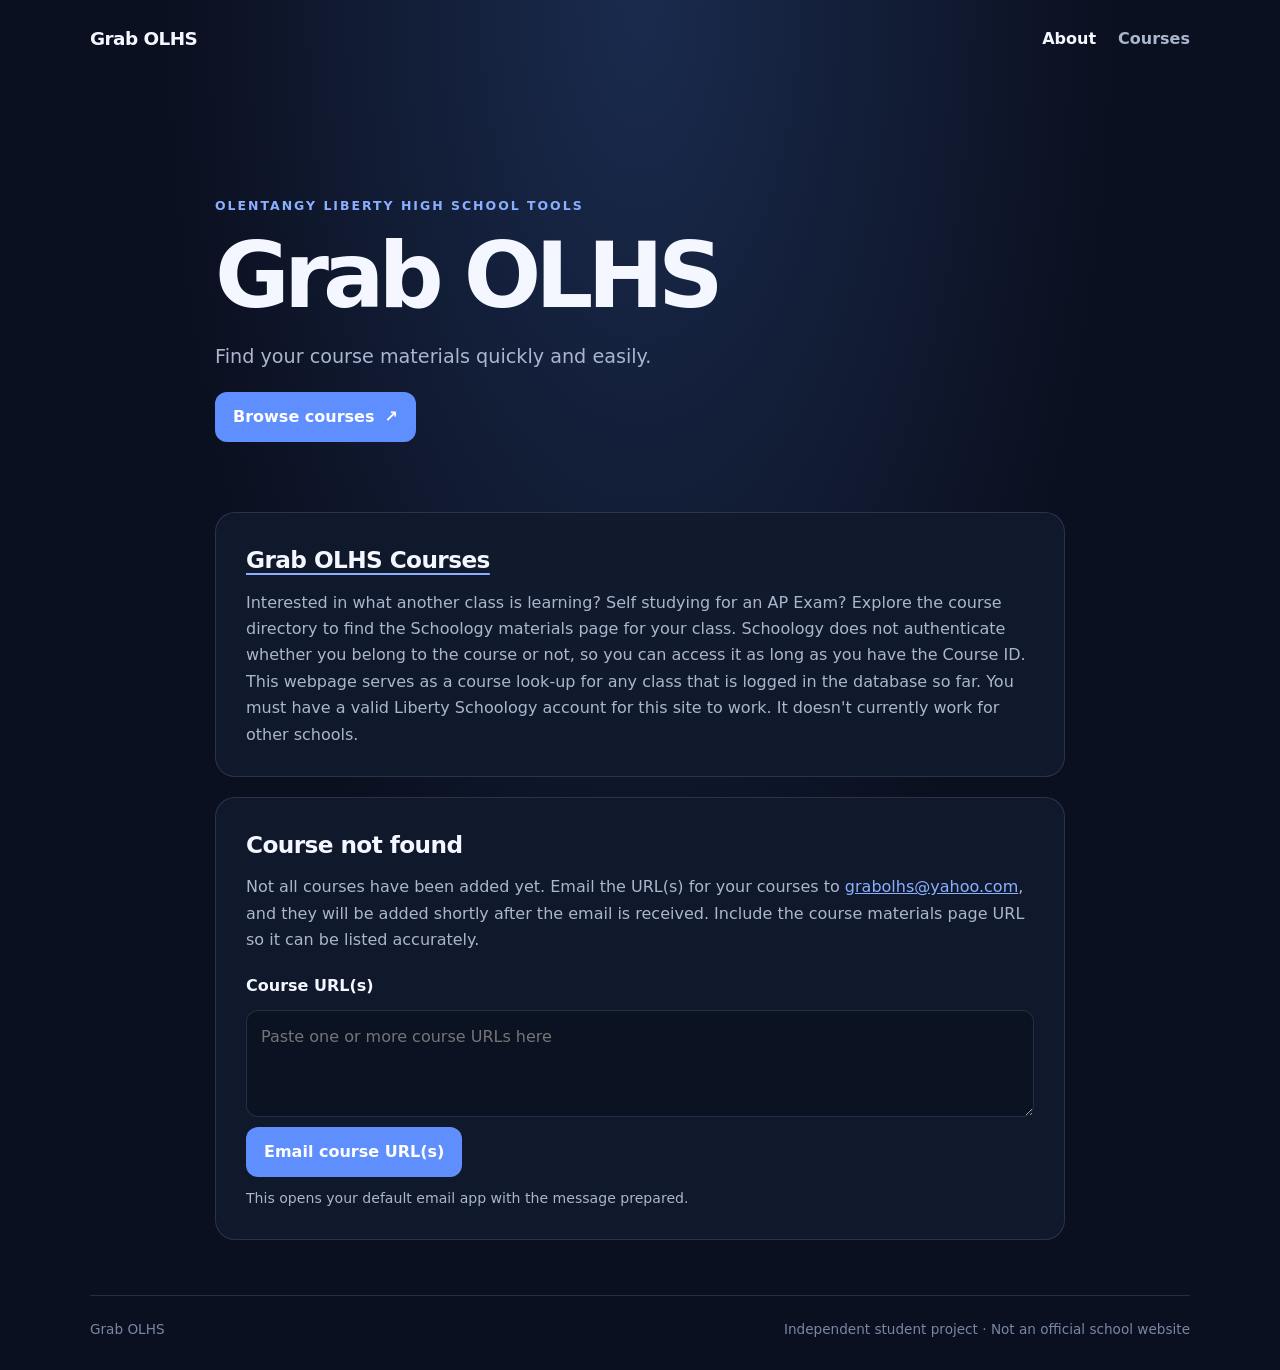
==== index.html @ 26268925 "even more" ====
<!doctype html>
<html lang="en">
<head>
  <meta charset="utf-8">
  <meta name="viewport" content="width=device-width, initial-scale=1">
  <meta name="description" content="Grab OLHS — a student-friendly course lookup for Olentangy High School.">
  <title>Grab OLHS</title>
  <link rel="icon" type="image/jpeg" href="assets/grabolhsicon.jpg">
  <link rel="stylesheet" href="style.css">
  <script data-goatcounter="https://grabolhs.goatcounter.com/count" async src="//gc.zgo.at/count.js"></script>
  <script src="script.js" defer></script>
</head>
<body>
  <header class="site-header">
    <a class="brand" href="./" aria-label="Grab OLHS home">Grab OLHS</a>
    <nav aria-label="Main navigation">
      <a href="./" aria-current="page">About</a>
      <a href="courses/">Courses</a>
    </nav>
  </header>
  <main class="container">
    <section class="hero">
      <p class="eyebrow">Olentangy Liberty High School tools</p>
      <h1>Grab OLHS</h1>
      <p class="hero-copy">Find your course materials quickly and easily.</p>
      <a class="primary-link" href="courses/">Browse courses<span aria-hidden="true">↗</span></a>
    </section>

    <section class="content-section">
      <h2><a href="courses/">Grab OLHS Courses</a></h2>
      <p>Interested in what another class is learning? Self studying for an AP Exam? Explore the course directory to find the Schoology materials page for your class. Schoology does not authenticate whether you belong to the course or not, so you can access it as long as you have the Course ID. This webpage serves as a course look-up for any class that is logged in the database so far. You must have a valid Liberty Schoology account for this site to work. It doesn't currently work for other schools.</p>
    </section>

    <section class="content-section contact-section">
      <h2>Course not found</h2>
      <p>Not all courses have been added yet. Email the URL(s) for your courses to <a href="mailto:grabolhs@yahoo.com">grabolhs@yahoo.com</a>, and they will be added shortly after the email is received. Include the course materials page URL so it can be listed accurately.</p>
      <form class="email-form" id="course-email-form">
        <label for="course-urls">Course URL(s)</label>
        <textarea id="course-urls" name="course-urls" rows="3" placeholder="Paste one or more course URLs here"></textarea>
        <button type="submit">Email course URL(s)</button>
      </form>
      <p class="form-note" id="email-note" role="status">This opens your default email app with the message prepared.</p>
    </section>
  </main>
  <footer class="site-footer"><span>Grab OLHS</span><span>Independent student project · Not an official school website</span></footer>
</body>
</html>
---- style.css ----
:root {
  color-scheme: dark;
  --bg: #0b1020;
  --panel: #121a2d;
  --panel-light: #18233a;
  --text: #f4f7ff;
  --muted: #aab6ce;
  --accent: #8bafff;
  --accent-strong: #5f8fff;
  --border: rgba(193, 210, 255, .15);
}
* { box-sizing: border-box; }
html { scroll-behavior: smooth; }
body {
  margin: 0; min-height: 100vh; background: radial-gradient(ellipse at 50% 0%, #1a2b4e 0, var(--bg) 52%);
  color: var(--text); font: 16px/1.65 system-ui, -apple-system, BlinkMacSystemFont, "Segoe UI", sans-serif;
}
a { color: var(--accent); }
a:hover { color: #c4d5ff; }
.site-header {
  width: min(1100px, calc(100% - 40px)); margin: 0 auto; padding: 24px 0;
  display: flex; align-items: center; justify-content: space-between; gap: 24px;
}
.brand { color: var(--text); text-decoration: none; font-size: 1.15rem; font-weight: 800; letter-spacing: -.03em; }
nav { display: flex; gap: 22px; }
nav a { color: var(--muted); text-decoration: none; font-weight: 600; }
nav a[aria-current="page"], nav a:hover { color: var(--text); }
.container { width: min(850px, calc(100% - 40px)); margin: 0 auto; }
.hero { padding: clamp(55px, 10vw, 105px) 0 70px; }
.eyebrow { color: var(--accent); font-size: .78rem; font-weight: 800; letter-spacing: .16em; text-transform: uppercase; }
h1 { margin: 8px 0 12px; font-size: clamp(3rem, 8vw, 5.7rem); line-height: 1.02; letter-spacing: -.065em; }
.hero-copy { max-width: 550px; color: var(--muted); font-size: 1.2rem; }
.primary-link, button {
  display: inline-flex; align-items: center; justify-content: center; gap: 10px;
  border: 0; border-radius: 12px; padding: 12px 18px; background: var(--accent-strong);
  color: #fff; text-decoration: none; font: inherit; font-weight: 750; cursor: pointer;
  transition: transform .18s ease, background .18s ease;
}
.primary-link:hover, button:hover { color: #fff; background: #739cff; transform: translateY(-2px); }
.content-section { padding: 28px 30px; margin: 0 0 20px; background: rgba(18, 26, 45, .88); border: 1px solid var(--border); border-radius: 20px; }
h2 { margin: 0 0 10px; font-size: 1.45rem; letter-spacing: -.025em; }
h2 a { color: var(--text); text-decoration-color: var(--accent); text-underline-offset: 5px; }
.content-section p { margin: 0; color: var(--muted); }
.email-form { display: grid; gap: 10px; margin-top: 20px; }
.email-form label { font-weight: 700; }
textarea { width: 100%; resize: vertical; border: 1px solid var(--border); border-radius: 12px; padding: 13px 14px; background: #0b1222; color: var(--text); font: inherit; }
textarea:focus { outline: 2px solid var(--accent); outline-offset: 2px; }
.email-form button { justify-self: start; }
.content-section .form-note { margin-top: 10px; font-size: .88rem; }
.site-footer { width: min(1100px, calc(100% - 40px)); margin: 55px auto 0; padding: 22px 0 30px; display: flex; justify-content: space-between; gap: 20px; color: #7887a3; font-size: .85rem; border-top: 1px solid var(--border); }
@media (max-width: 600px) {
  .site-header { align-items: flex-start; flex-direction: column; gap: 12px; }
  .content-section { padding: 22px; }
  .site-footer { flex-direction: column; gap: 5px; }
}
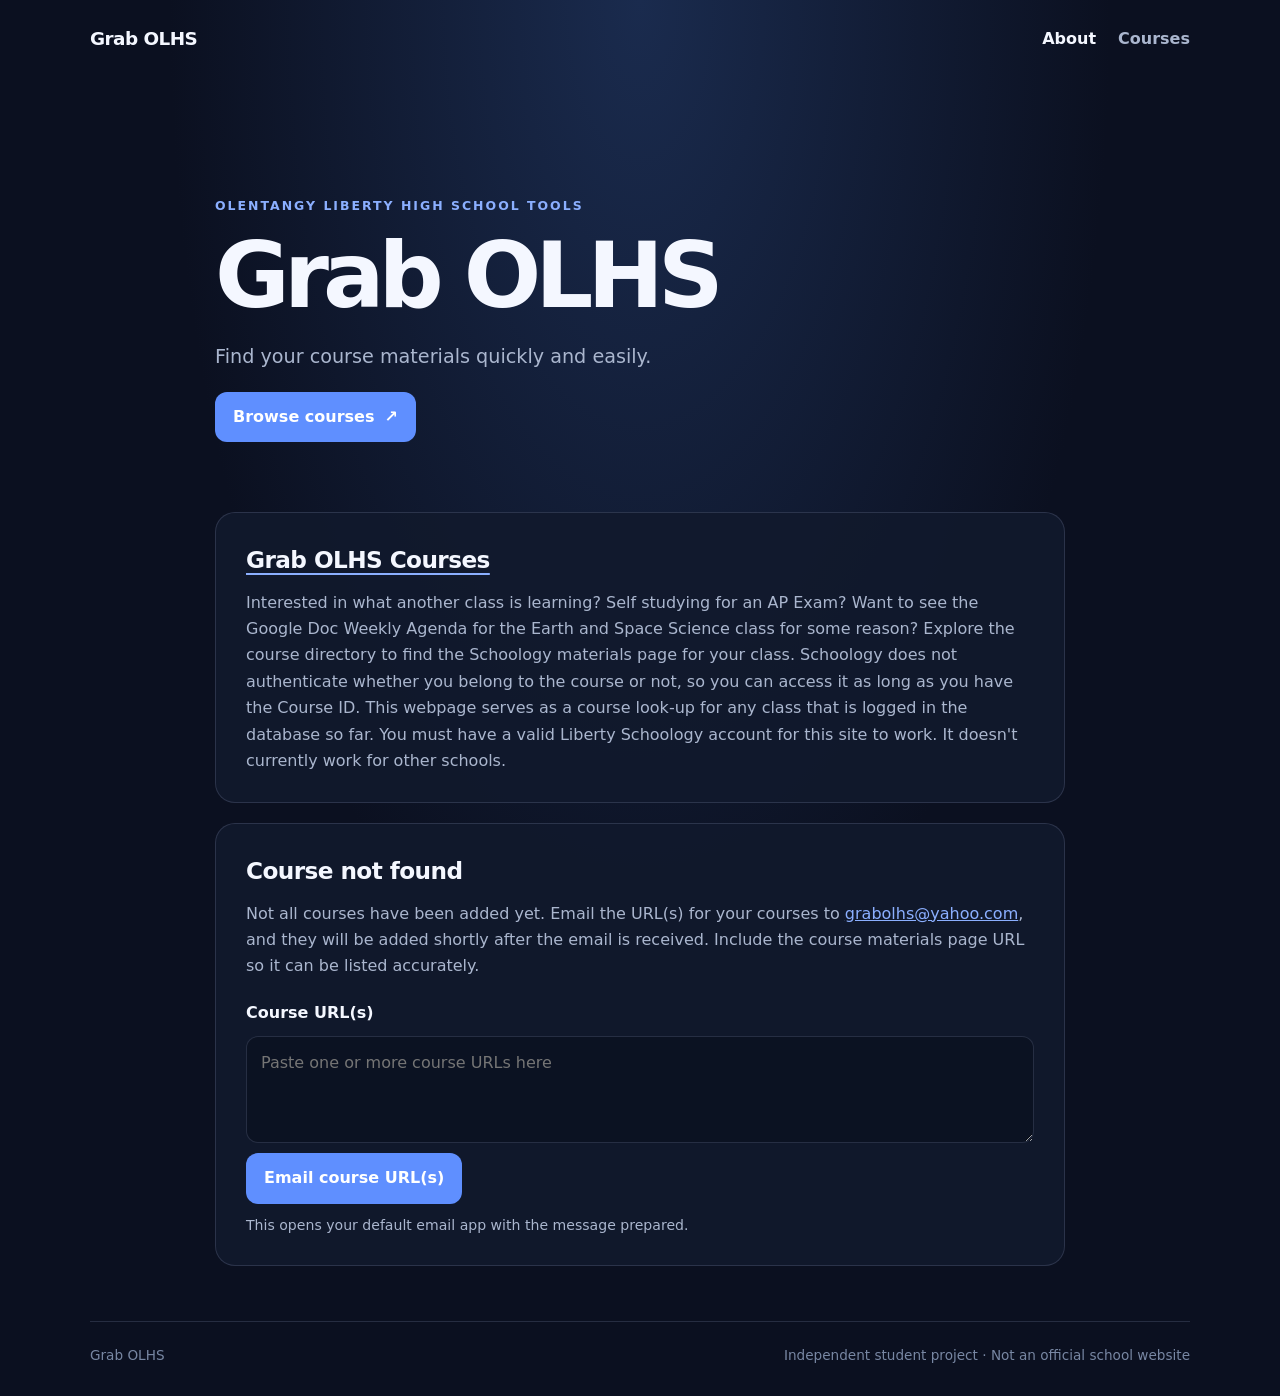
==== commit 8902d2eb: "i hate typing these" ====
--- a/index.html
+++ b/index.html
@@ -28,7 +28,7 @@
 
     <section class="content-section">
       <h2><a href="courses/">Grab OLHS Courses</a></h2>
-      <p>Interested in what another class is learning? Self studying for an AP Exam? Explore the course directory to find the Schoology materials page for your class. Schoology does not authenticate whether you belong to the course or not, so you can access it as long as you have the Course ID. This webpage serves as a course look-up for any class that is logged in the database so far. You must have a valid Liberty Schoology account for this site to work. It doesn't currently work for other schools.</p>
+      <p>Interested in what another class is learning? Self studying for an AP Exam? Want to see the Google Doc Weekly Agenda for the Earth and Space Science class for some reason? Explore the course directory to find the Schoology materials page for your class. Schoology does not authenticate whether you belong to the course or not, so you can access it as long as you have the Course ID. This webpage serves as a course look-up for any class that is logged in the database so far. You must have a valid Liberty Schoology account for this site to work. It doesn't currently work for other schools.</p>
     </section>
 
     <section class="content-section contact-section">
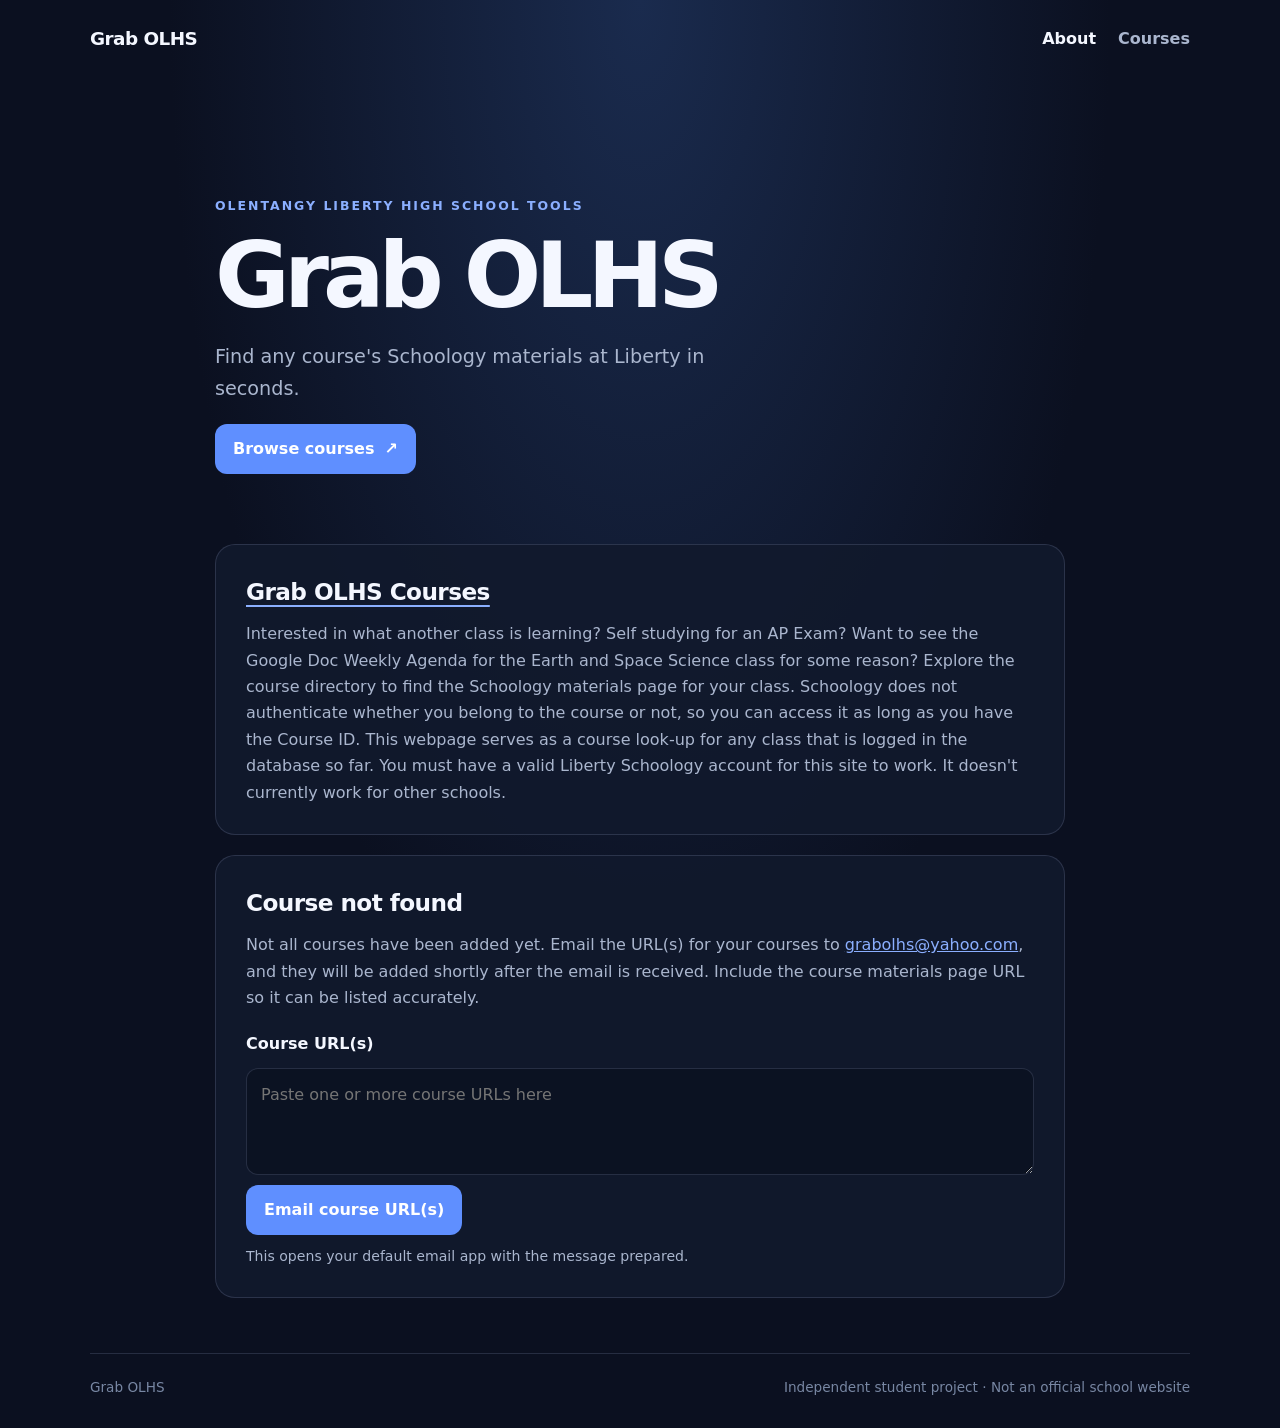
==== commit 1a889a8e: "ughhh" ====
--- a/index.html
+++ b/index.html
@@ -22,7 +22,7 @@
     <section class="hero">
       <p class="eyebrow">Olentangy Liberty High School tools</p>
       <h1>Grab OLHS</h1>
-      <p class="hero-copy">Find your course materials quickly and easily.</p>
+      <p class="hero-copy">Find any course's Schoology materials at Liberty in seconds.</p>
       <a class="primary-link" href="courses/">Browse courses<span aria-hidden="true">↗</span></a>
     </section>
 
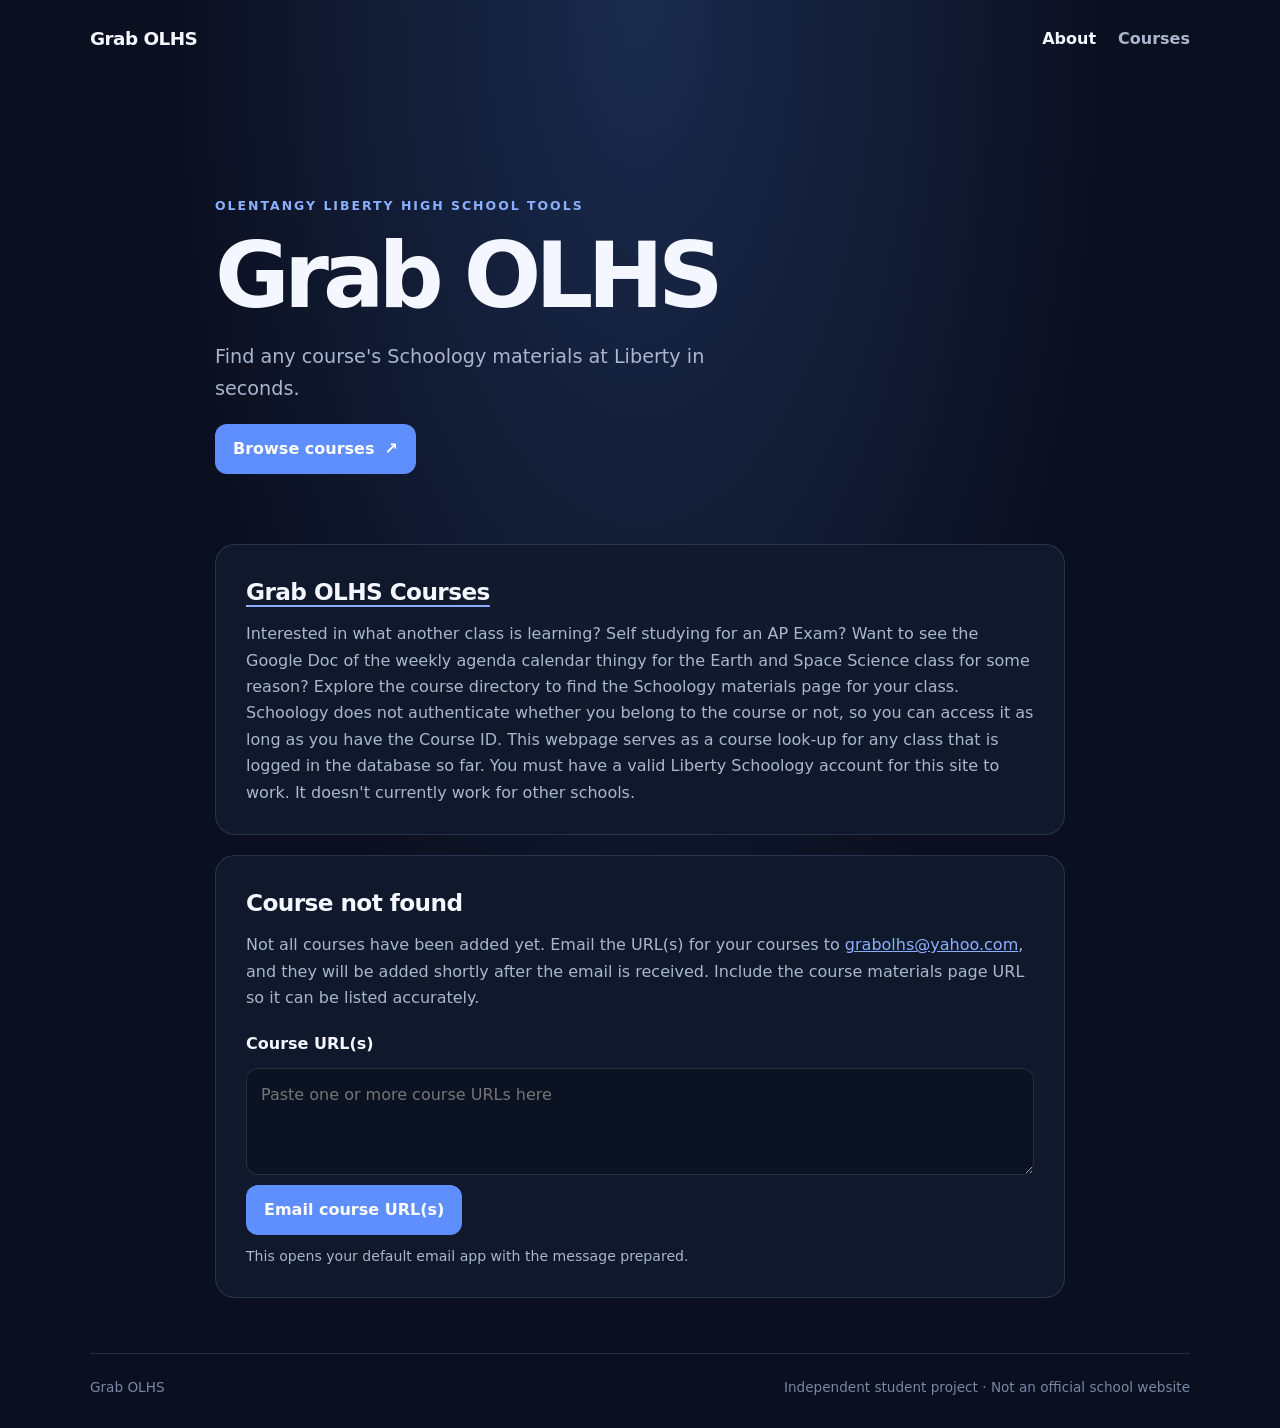
==== commit b8518445: "ughhh" ====
--- a/index.html
+++ b/index.html
@@ -28,7 +28,7 @@
 
     <section class="content-section">
       <h2><a href="courses/">Grab OLHS Courses</a></h2>
-      <p>Interested in what another class is learning? Self studying for an AP Exam? Want to see the Google Doc Weekly Agenda for the Earth and Space Science class for some reason? Explore the course directory to find the Schoology materials page for your class. Schoology does not authenticate whether you belong to the course or not, so you can access it as long as you have the Course ID. This webpage serves as a course look-up for any class that is logged in the database so far. You must have a valid Liberty Schoology account for this site to work. It doesn't currently work for other schools.</p>
+      <p>Interested in what another class is learning? Self studying for an AP Exam? Want to see the Google Doc of the weekly agenda calendar thingy for the Earth and Space Science class for some reason? Explore the course directory to find the Schoology materials page for your class. Schoology does not authenticate whether you belong to the course or not, so you can access it as long as you have the Course ID. This webpage serves as a course look-up for any class that is logged in the database so far. You must have a valid Liberty Schoology account for this site to work. It doesn't currently work for other schools.</p>
     </section>
 
     <section class="content-section contact-section">
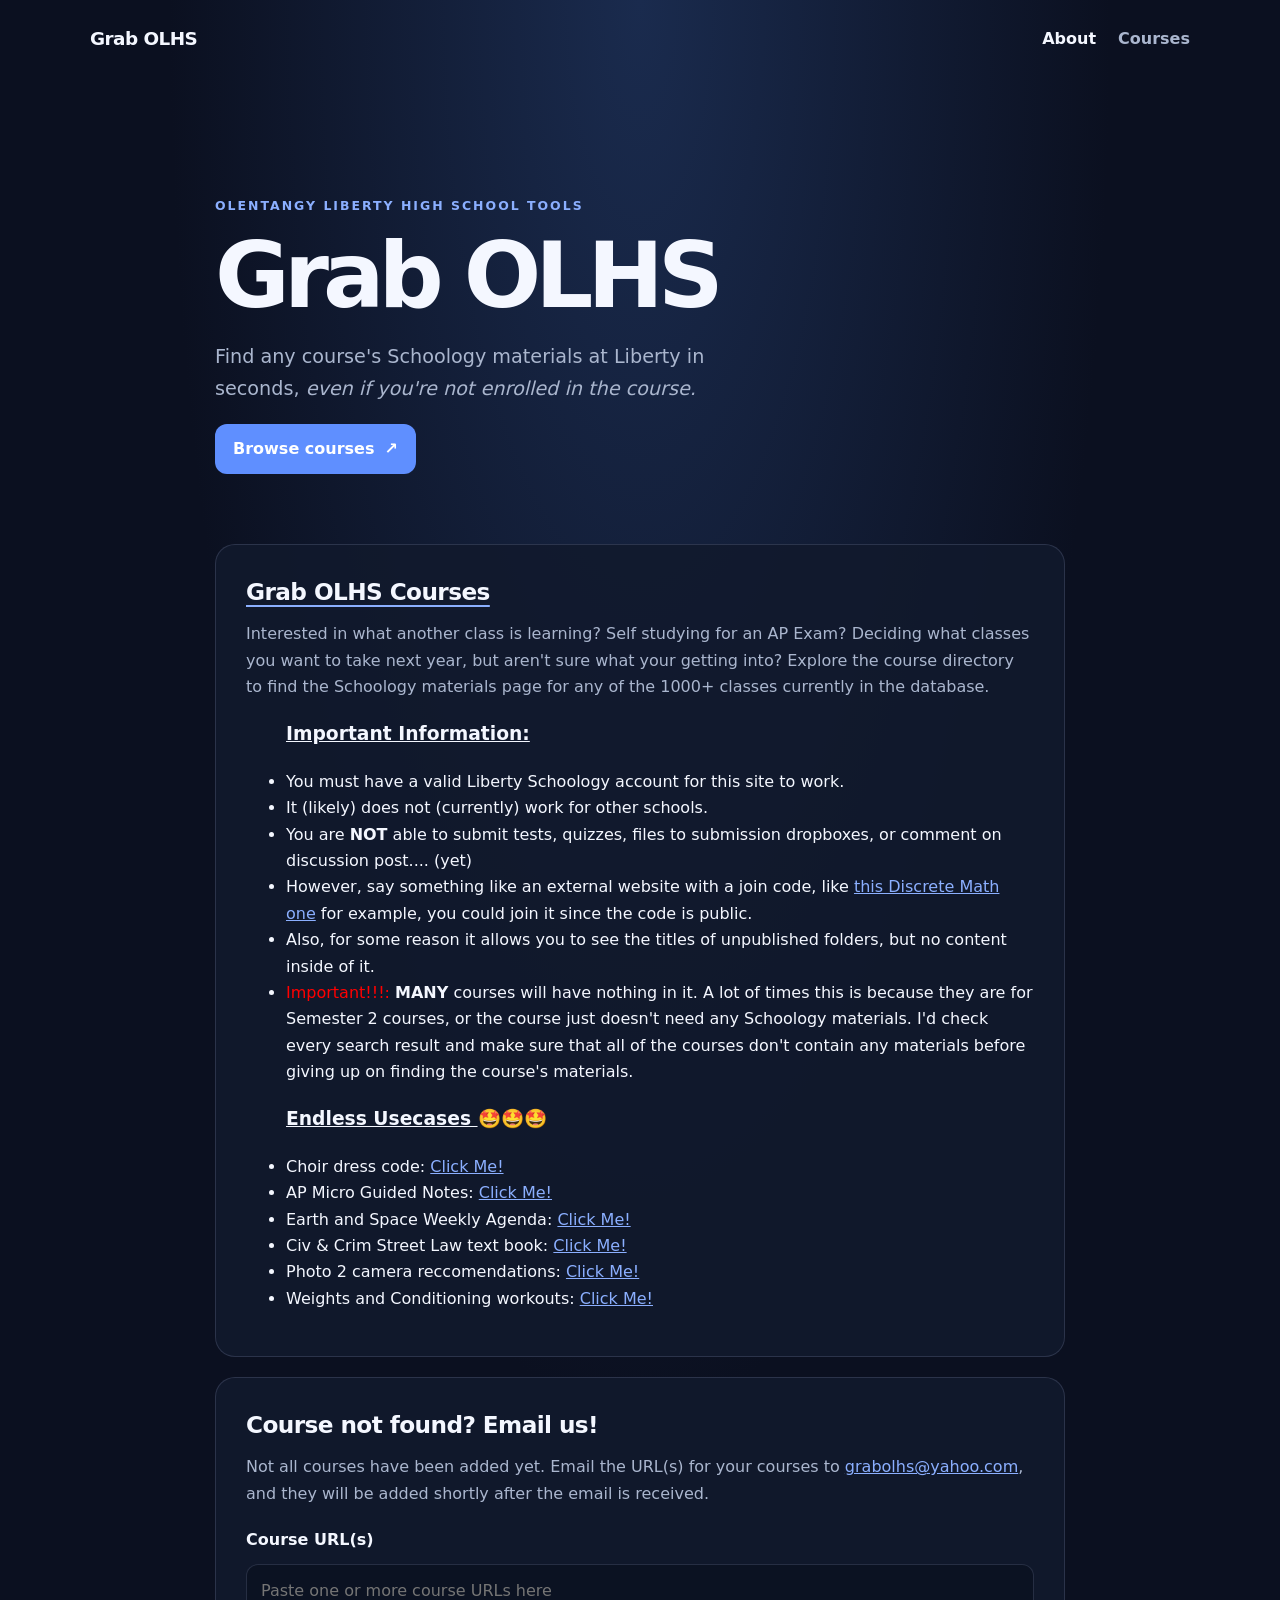
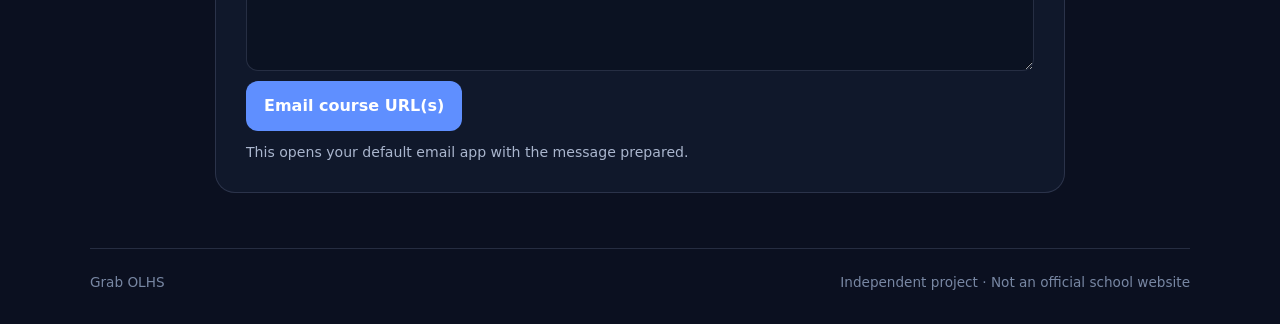
==== commit 8d814464: "awesomeness" ====
--- a/index.html
+++ b/index.html
@@ -3,7 +3,7 @@
 <head>
   <meta charset="utf-8">
   <meta name="viewport" content="width=device-width, initial-scale=1">
-  <meta name="description" content="Grab OLHS — a student-friendly course lookup for Olentangy High School.">
+  <meta name="description" content="Grab OLHS — a student-friendly course lookup for Liberty High School.">
   <title>Grab OLHS</title>
   <link rel="icon" type="image/jpeg" href="assets/grabolhsicon.jpg">
   <link rel="stylesheet" href="style.css">
@@ -22,18 +22,38 @@
     <section class="hero">
       <p class="eyebrow">Olentangy Liberty High School tools</p>
       <h1>Grab OLHS</h1>
-      <p class="hero-copy">Find any course's Schoology materials at Liberty in seconds.</p>
+      <p class="hero-copy">Find any course's Schoology materials at Liberty in seconds, <i>even if you're not enrolled in the course.</i></p>
       <a class="primary-link" href="courses/">Browse courses<span aria-hidden="true">↗</span></a>
     </section>
 
     <section class="content-section">
       <h2><a href="courses/">Grab OLHS Courses</a></h2>
-      <p>Interested in what another class is learning? Self studying for an AP Exam? Want to see the Google Doc of the weekly agenda calendar thingy for the Earth and Space Science class for some reason? Explore the course directory to find the Schoology materials page for your class. Schoology does not authenticate whether you belong to the course or not, so you can access it as long as you have the Course ID. This webpage serves as a course look-up for any class that is logged in the database so far. You must have a valid Liberty Schoology account for this site to work. It doesn't currently work for other schools.</p>
+      <p>Interested in what another class is learning? Self studying for an AP Exam? Deciding what classes you want to take next year, but aren't sure what your getting into? Explore the course directory to find the Schoology materials page for any of the 1000+ classes currently in the database.
+        
+      <ul><h3><u><b>Important Information:</b></u></h3>
+        <li>You must have a valid Liberty Schoology account for this site to work.</li>
+        <li>It (likely) does not (currently) work for other schools.</li>
+        <li>You are <b>NOT</b> able to submit tests, quizzes, files to submission dropboxes, or comment on discussion post.... (yet)</li>
+        <li>However, say something like an external website with a join code, like <a href="https://olentangy.schoology.com/page/8511152567">this Discrete Math one</a> for example, you could join it since the code is public.</li>
+        <li>Also, for some reason it allows you to see the titles of unpublished folders, but no content inside of it.</li>
+        <li><span style="color: red;">Important!!!: </span><b>MANY</b> courses will have nothing in it. A lot of times this is because they are for Semester 2 courses, or the course just doesn't need any Schoology materials. I'd check every search result and make sure that all of the courses don't contain any materials before giving up on finding the course's materials.</li>
+      </ul>
+
+      <ul><h3><u><b>Endless Usecases </b></u>🤩🤩🤩</h3>
+        <li>Choir dress code: <a href="https://olentangy.schoology.com/course/8467668196/materials/link/view/8503975069">Click Me!</a></li>
+        <li>AP Micro Guided Notes: <a href="https://docs.google.com/presentation/d/1SbX_h7eRsfMWqfbQucxKea6On7ue5zqVMA3Msff61js/edit?slide=id.p2#slide=id.p1">Click Me!</a></li>
+        <li>Earth and Space Weekly Agenda: <a href="https://docs.google.com/document/d/1bc3JLNrtQ-k-BBXy-tugPhNbJT9ZxqDJEKOlbaBErxY/edit?tab=t.0">Click Me!</a></li>
+        <li>Civ & Crim Street Law text book: <a href="https://olentangy.schoology.com/course/8467662172/materials/gp/8503523375">Click Me!</a></li>
+        <li>Photo 2 camera reccomendations: <a href="https://olentangy.schoology.com/page/8521739383">Click Me!</a></li>
+        <li>Weights and Conditioning workouts: <a href="https://olentangy.schoology.com/course/8467668293/materials/link/view/8501799089">Click Me!</a></li>
+      </ul>
+
+        </p>
     </section>
 
     <section class="content-section contact-section">
-      <h2>Course not found</h2>
-      <p>Not all courses have been added yet. Email the URL(s) for your courses to <a href="mailto:grabolhs@yahoo.com">grabolhs@yahoo.com</a>, and they will be added shortly after the email is received. Include the course materials page URL so it can be listed accurately.</p>
+      <h2>Course not found? Email us!</h2>
+      <p>Not all courses have been added yet. Email the URL(s) for your courses to <a href="mailto:grabolhs@yahoo.com">grabolhs@yahoo.com</a>, and they will be added shortly after the email is received.</p>
       <form class="email-form" id="course-email-form">
         <label for="course-urls">Course URL(s)</label>
         <textarea id="course-urls" name="course-urls" rows="3" placeholder="Paste one or more course URLs here"></textarea>
@@ -42,6 +62,6 @@
       <p class="form-note" id="email-note" role="status">This opens your default email app with the message prepared.</p>
     </section>
   </main>
-  <footer class="site-footer"><span>Grab OLHS</span><span>Independent student project · Not an official school website</span></footer>
+  <footer class="site-footer"><span>Grab OLHS</span><span>Independent project · Not an official school website</span></footer>
 </body>
 </html>
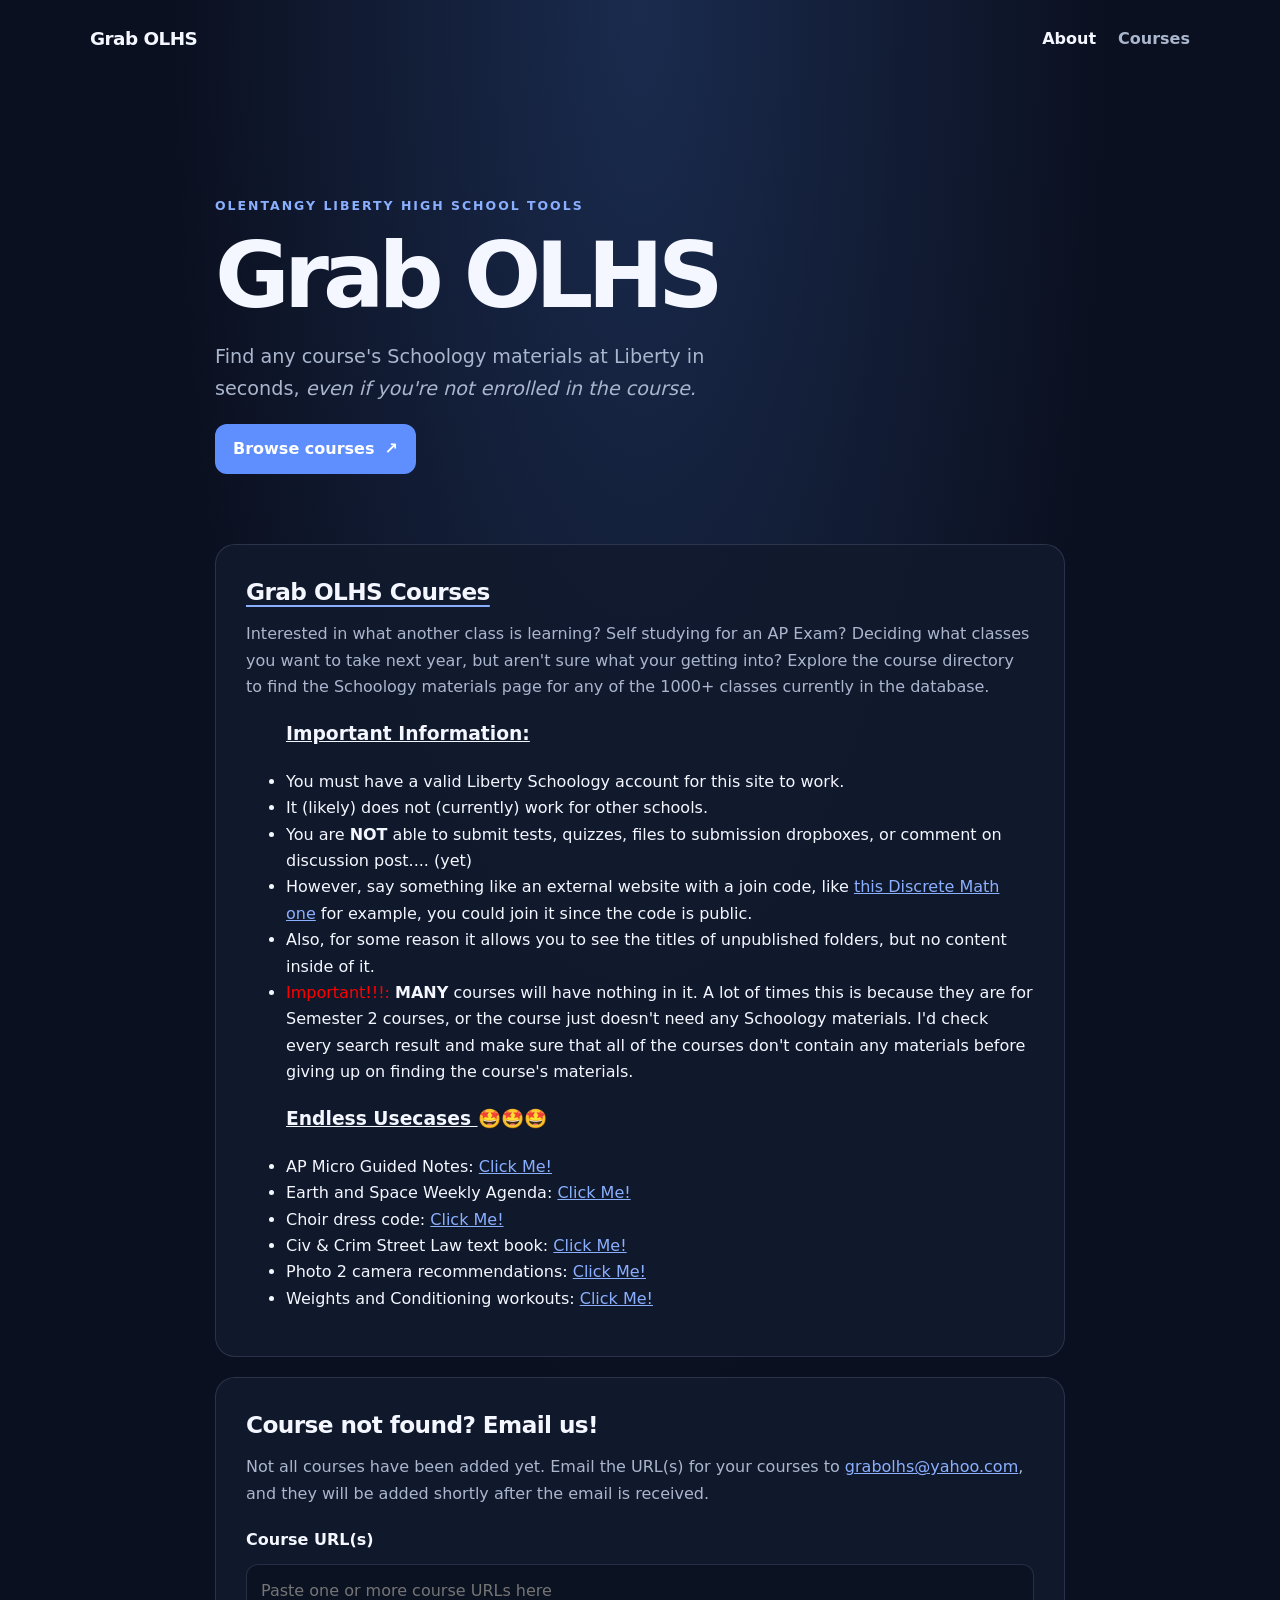
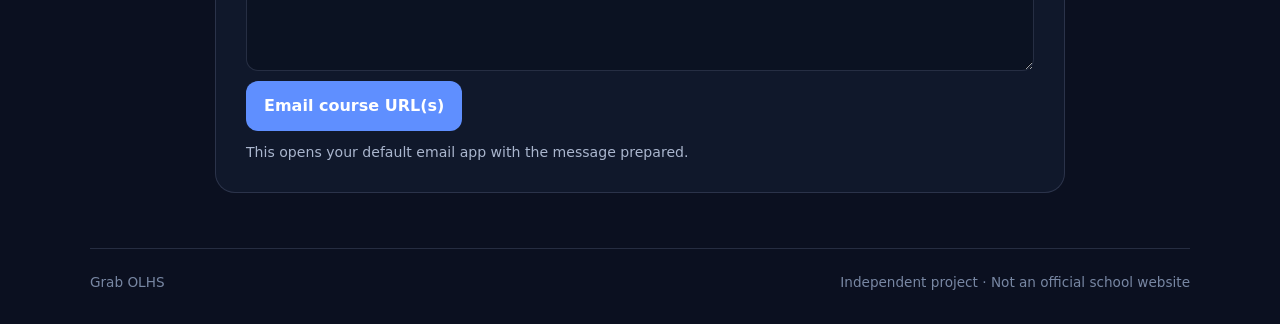
==== commit 60aa26bf: "awesomeness" ====
--- a/index.html
+++ b/index.html
@@ -40,12 +40,12 @@
       </ul>
 
       <ul><h3><u><b>Endless Usecases </b></u>🤩🤩🤩</h3>
-        <li>Choir dress code: <a href="https://olentangy.schoology.com/course/8467668196/materials/link/view/8503975069">Click Me!</a></li>
-        <li>AP Micro Guided Notes: <a href="https://docs.google.com/presentation/d/1SbX_h7eRsfMWqfbQucxKea6On7ue5zqVMA3Msff61js/edit?slide=id.p2#slide=id.p1">Click Me!</a></li>
-        <li>Earth and Space Weekly Agenda: <a href="https://docs.google.com/document/d/1bc3JLNrtQ-k-BBXy-tugPhNbJT9ZxqDJEKOlbaBErxY/edit?tab=t.0">Click Me!</a></li>
-        <li>Civ & Crim Street Law text book: <a href="https://olentangy.schoology.com/course/8467662172/materials/gp/8503523375">Click Me!</a></li>
-        <li>Photo 2 camera reccomendations: <a href="https://olentangy.schoology.com/page/8521739383">Click Me!</a></li>
-        <li>Weights and Conditioning workouts: <a href="https://olentangy.schoology.com/course/8467668293/materials/link/view/8501799089">Click Me!</a></li>
+        <li>AP Micro Guided Notes: <a href="https://docs.google.com/presentation/d/1SbX_h7eRsfMWqfbQucxKea6On7ue5zqVMA3Msff61js/edit?slide=id.p2#slide=id.p1" target="_blank" rel="noopener noreferrer">Click Me!</a></li>
+        <li>Earth and Space Weekly Agenda: <a href="https://docs.google.com/document/d/1bc3JLNrtQ-k-BBXy-tugPhNbJT9ZxqDJEKOlbaBErxY/edit?tab=t.0" target="_blank" rel="noopener noreferrer">Click Me!</a></li>
+        <li>Choir dress code: <a href="https://olentangy.schoology.com/course/8467668196/materials/link/view/8503975069" target="_blank" rel="noopener noreferrer">Click Me!</a></li>
+        <li>Civ &amp; Crim Street Law text book: <a href="https://olentangy.schoology.com/course/8467662172/materials/gp/8503523375" target="_blank" rel="noopener noreferrer">Click Me!</a></li>
+        <li>Photo 2 camera recommendations: <a href="https://olentangy.schoology.com/page/8521739383" target="_blank" rel="noopener noreferrer">Click Me!</a></li>
+        <li>Weights and Conditioning workouts: <a href="https://olentangy.schoology.com/course/8467668293/materials/link/view/8501799089" target="_blank" rel="noopener noreferrer">Click Me!</a></li>
       </ul>
 
         </p>
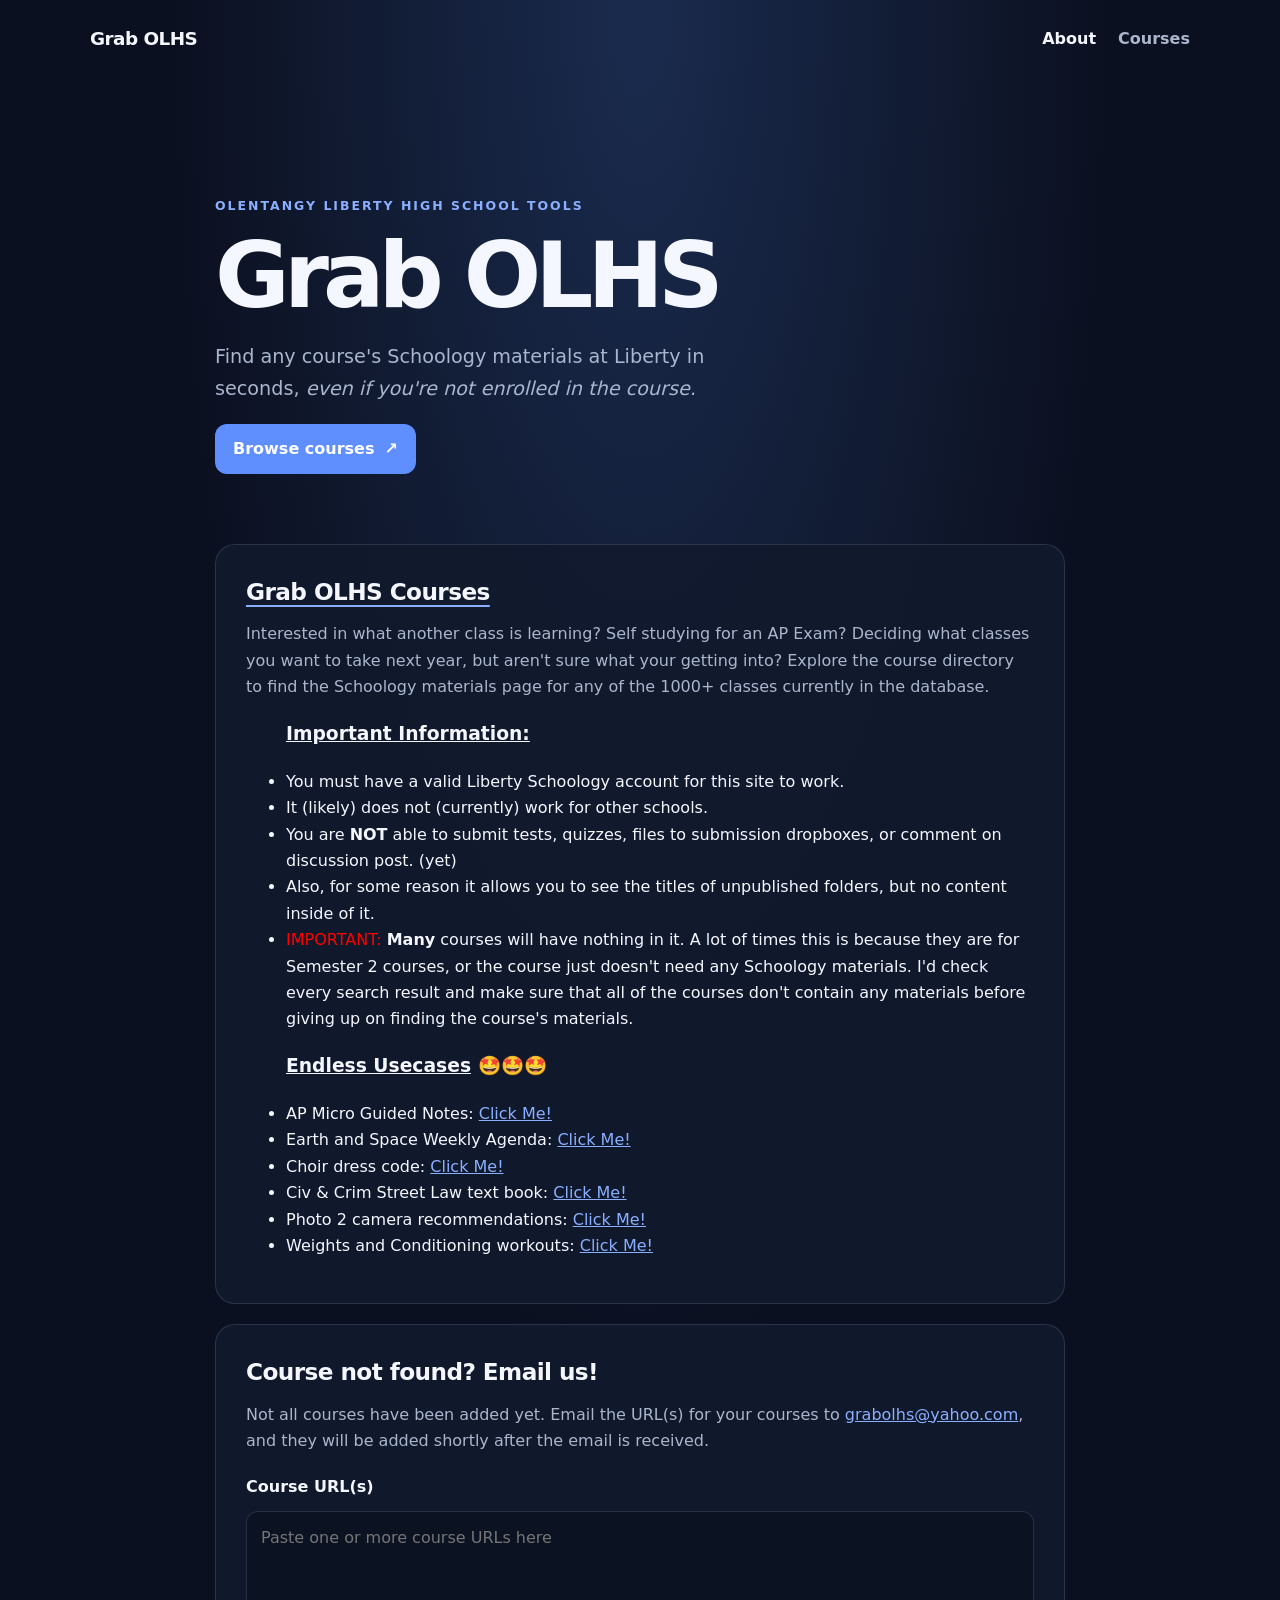
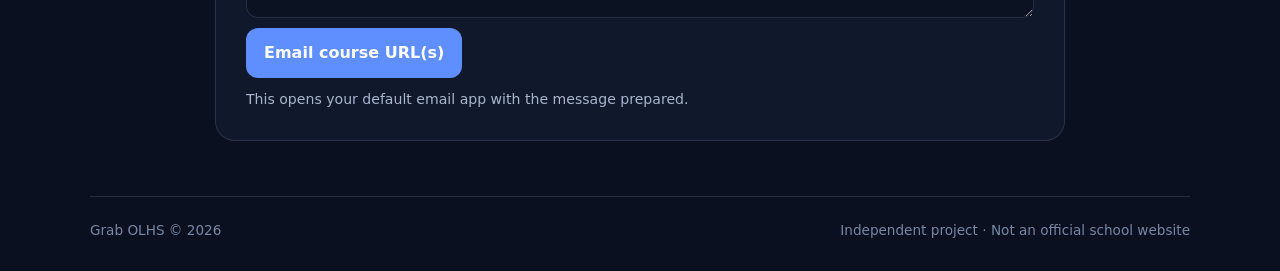
==== commit 4f97b003: "fixin it" ====
--- a/index.html
+++ b/index.html
@@ -33,13 +33,12 @@
       <ul><h3><u><b>Important Information:</b></u></h3>
         <li>You must have a valid Liberty Schoology account for this site to work.</li>
         <li>It (likely) does not (currently) work for other schools.</li>
-        <li>You are <b>NOT</b> able to submit tests, quizzes, files to submission dropboxes, or comment on discussion post.... (yet)</li>
-        <li>However, say something like an external website with a join code, like <a href="https://olentangy.schoology.com/page/8511152567">this Discrete Math one</a> for example, you could join it since the code is public.</li>
+        <li>You are <b>NOT</b> able to submit tests, quizzes, files to submission dropboxes, or comment on discussion post. (yet)</li>
         <li>Also, for some reason it allows you to see the titles of unpublished folders, but no content inside of it.</li>
-        <li><span style="color: red;">Important!!!: </span><b>MANY</b> courses will have nothing in it. A lot of times this is because they are for Semester 2 courses, or the course just doesn't need any Schoology materials. I'd check every search result and make sure that all of the courses don't contain any materials before giving up on finding the course's materials.</li>
+        <li><span style="color: red;">IMPORTANT: </span><b>Many</b> courses will have nothing in it. A lot of times this is because they are for Semester 2 courses, or the course just doesn't need any Schoology materials. I'd check every search result and make sure that all of the courses don't contain any materials before giving up on finding the course's materials.</li>
       </ul>
 
-      <ul><h3><u><b>Endless Usecases </b></u>🤩🤩🤩</h3>
+      <ul><h3><u><b>Endless Usecases</b></u> 🤩🤩🤩</h3>
         <li>AP Micro Guided Notes: <a href="https://docs.google.com/presentation/d/1SbX_h7eRsfMWqfbQucxKea6On7ue5zqVMA3Msff61js/edit?slide=id.p2#slide=id.p1" target="_blank" rel="noopener noreferrer">Click Me!</a></li>
         <li>Earth and Space Weekly Agenda: <a href="https://docs.google.com/document/d/1bc3JLNrtQ-k-BBXy-tugPhNbJT9ZxqDJEKOlbaBErxY/edit?tab=t.0" target="_blank" rel="noopener noreferrer">Click Me!</a></li>
         <li>Choir dress code: <a href="https://olentangy.schoology.com/course/8467668196/materials/link/view/8503975069" target="_blank" rel="noopener noreferrer">Click Me!</a></li>
@@ -62,6 +61,6 @@
       <p class="form-note" id="email-note" role="status">This opens your default email app with the message prepared.</p>
     </section>
   </main>
-  <footer class="site-footer"><span>Grab OLHS</span><span>Independent project · Not an official school website</span></footer>
+  <footer class="site-footer"><span>Grab OLHS © 2026</span><span>Independent project · Not an official school website</span></footer>
 </body>
 </html>
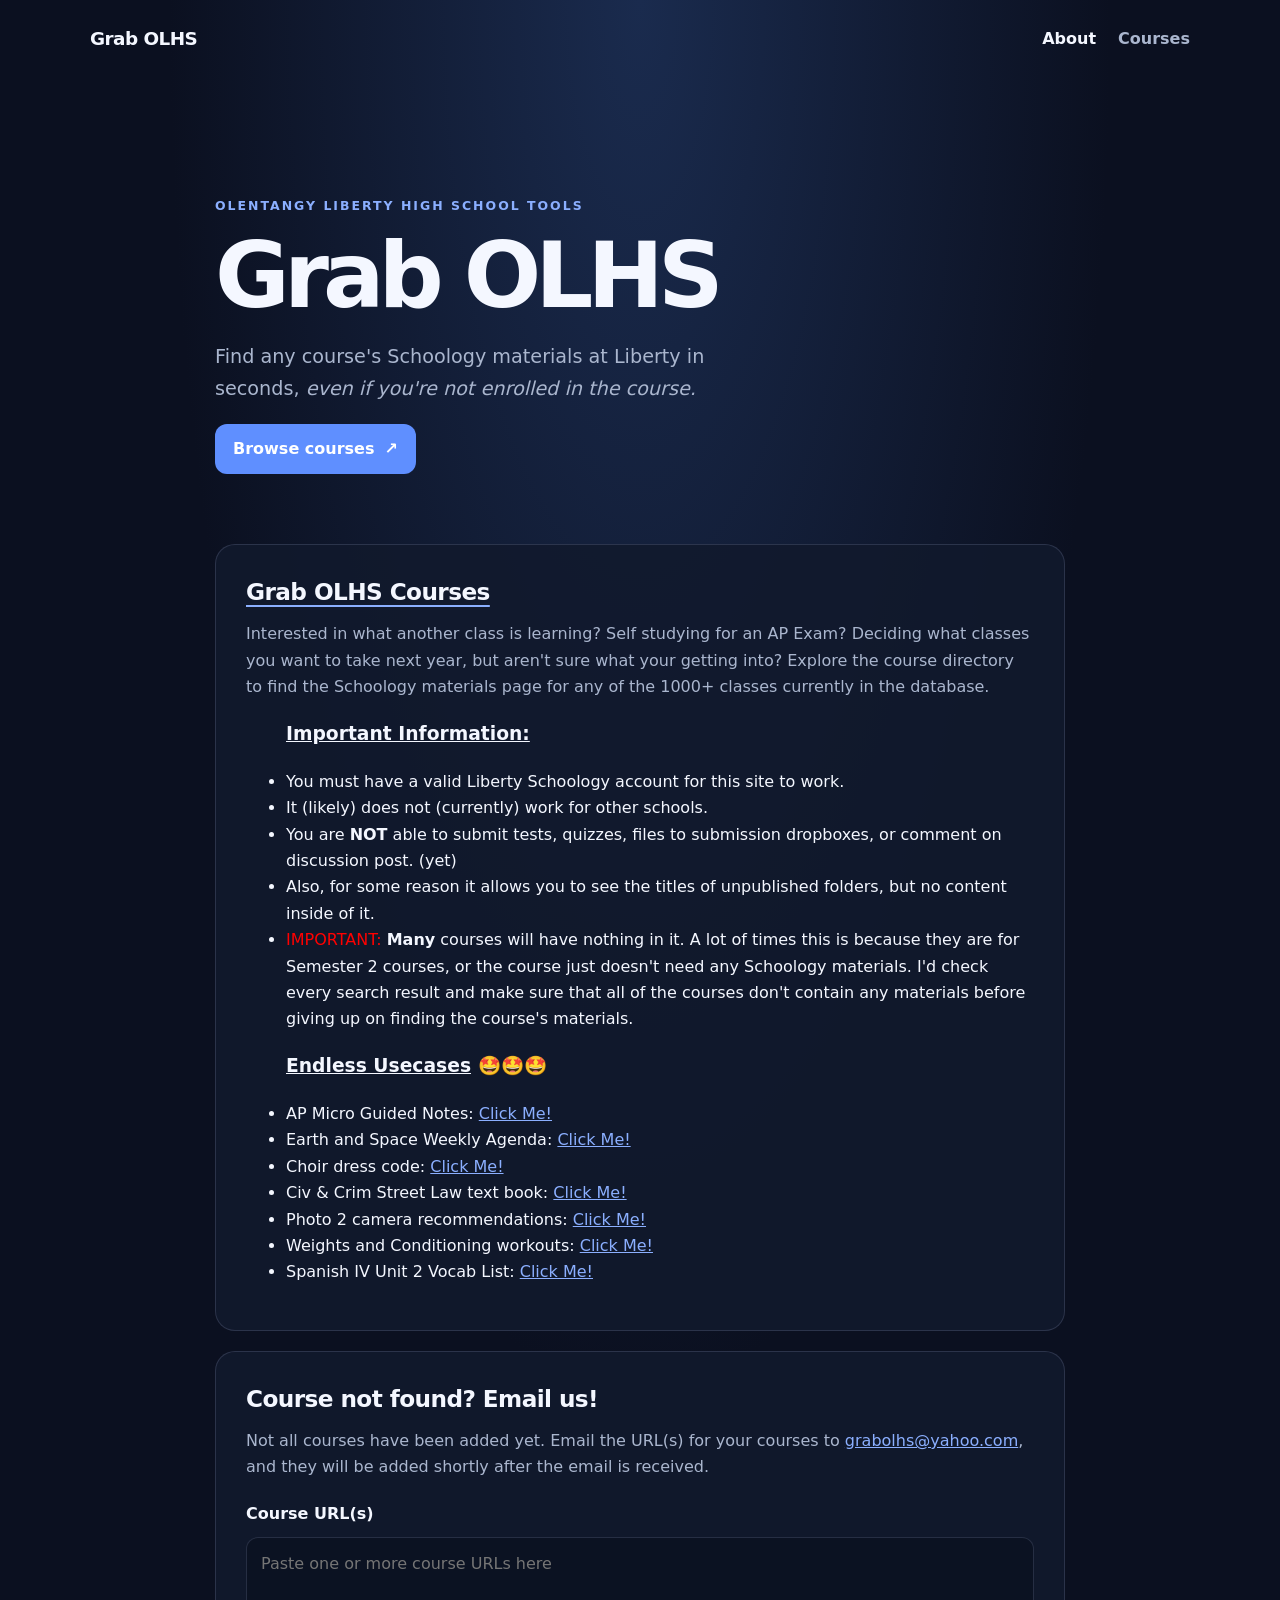
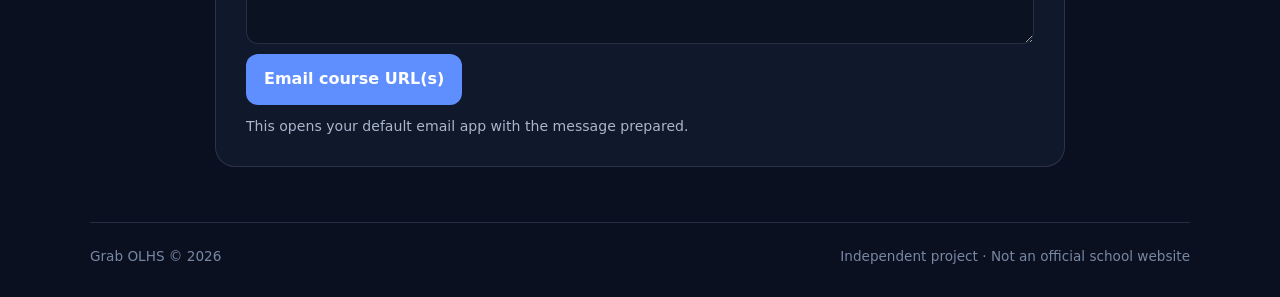
==== commit 80fa9d81: "pizza" ====
--- a/index.html
+++ b/index.html
@@ -45,6 +45,7 @@
         <li>Civ &amp; Crim Street Law text book: <a href="https://olentangy.schoology.com/course/8467662172/materials/gp/8503523375" target="_blank" rel="noopener noreferrer">Click Me!</a></li>
         <li>Photo 2 camera recommendations: <a href="https://olentangy.schoology.com/page/8521739383" target="_blank" rel="noopener noreferrer">Click Me!</a></li>
         <li>Weights and Conditioning workouts: <a href="https://olentangy.schoology.com/course/8467668293/materials/link/view/8501799089" target="_blank" rel="noopener noreferrer">Click Me!</a></li>
+        <li>Spanish IV Unit 2 Vocab List: <a href="https://docs.google.com/document/d/1Q35T6iaIMZhdaQMHd--rV9IfmGcGMem1HW4wMpz9ksg/edit?tab=t.0" target="_blank" rel="noopener noreferrer">Click Me!</a></li>
       </ul>
 
         </p>
